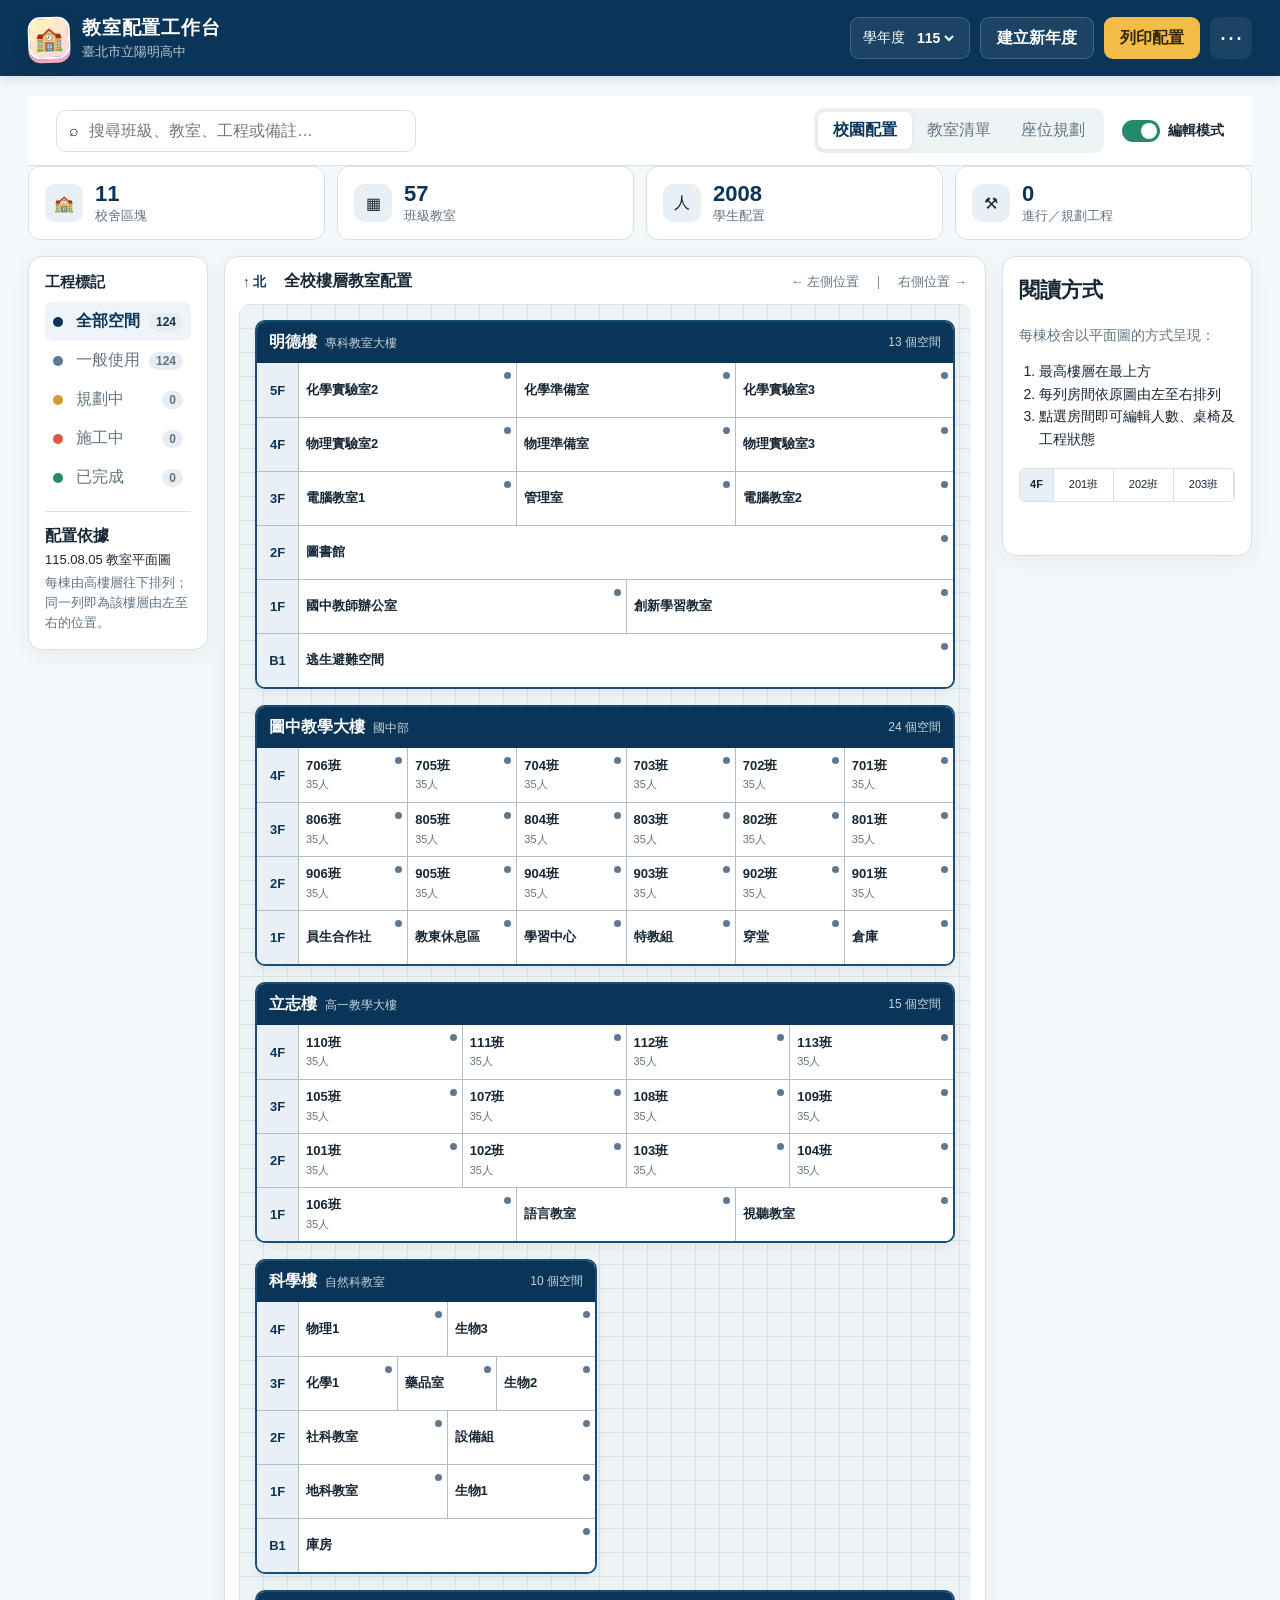
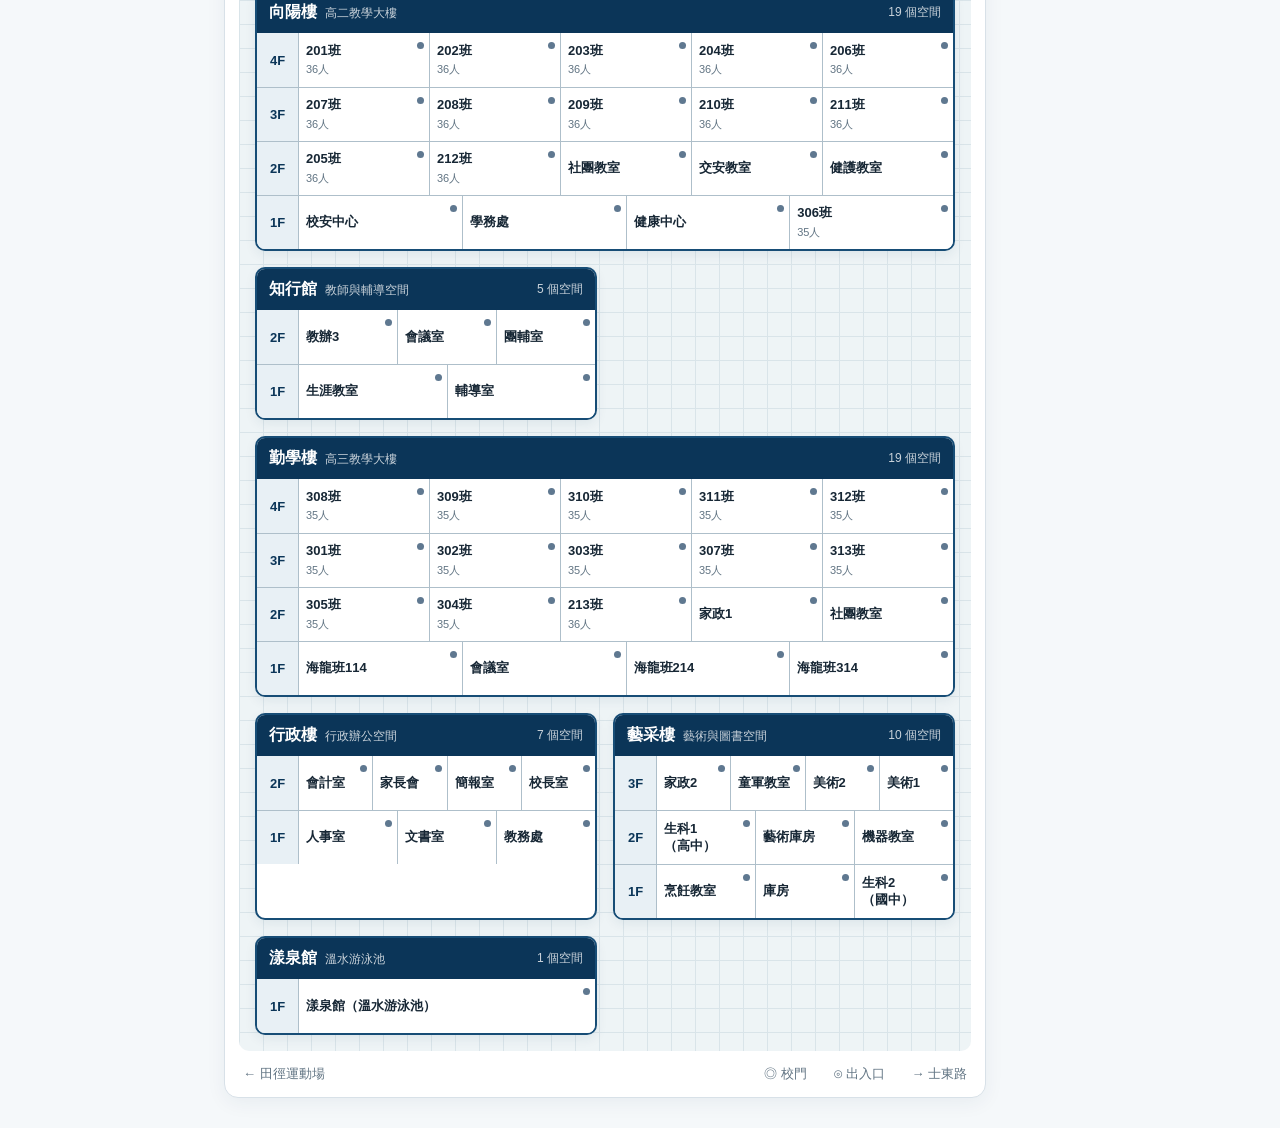
==== classroom-map/index.html @ f0050a4c "Add interactive classroom map platform" ====
<!doctype html>
<html lang="zh-Hant">
<head>
  <meta charset="UTF-8" />
  <meta name="viewport" content="width=device-width, initial-scale=1.0" />
  <meta name="description" content="臺北市立陽明高中年度教室配置、工程位置與座位規劃互動圖" />
  <title>陽明高中教室互動圖</title>
  <link rel="icon" type="image/svg+xml" href="data:image/svg+xml,%3Csvg xmlns='http://www.w3.org/2000/svg' viewBox='0 0 64 64'%3E%3Crect width='64' height='64' rx='14' fill='%230b3558'/%3E%3Cpath d='M10 27 32 15l22 12-22 12z' fill='%23f6c453'/%3E%3Cpath d='M18 34v11c8 6 20 6 28 0V34l-14 8z' fill='%23fff'/%3E%3C/svg%3E" />
  <link rel="stylesheet" href="styles.css" />
</head>
<body>
  <header class="topbar">
    <div class="brand"><span class="brand-mark cute-school" aria-hidden="true">🏫</span><div><strong>教室配置工作台</strong><small>臺北市立陽明高中</small></div></div>
    <div class="top-actions">
      <label class="year-field">學年度<select id="yearSelect"></select></label>
      <button id="newYearBtn" class="button secondary">建立新年度</button>
      <button id="printBtn" class="button primary">列印配置</button>
      <button id="moreBtn" class="icon-button" aria-label="資料選單">⋯</button>
      <div id="moreMenu" class="menu" hidden>
        <button id="exportBtn">匯出備份檔</button>
        <label class="menu-upload">匯入備份檔<input id="importInput" type="file" accept="application/json" /></label>
        <button id="resetBtn" class="danger-text">還原示範資料</button>
      </div>
    </div>
  </header>

  <main>
    <section class="toolbar" aria-label="檢視工具">
      <div class="search-wrap"><span>⌕</span><input id="searchInput" type="search" placeholder="搜尋班級、教室、工程或備註…" /></div>
      <div class="segmented" role="tablist">
        <button class="active" data-view="campus">校園配置</button>
        <button data-view="rooms">教室清單</button>
        <button data-view="seats">座位規劃</button>
      </div>
      <label class="toggle"><input id="editToggle" type="checkbox" checked /><span></span>編輯模式</label>
    </section>

    <section id="campusView" class="view active">
      <div class="summary-row" id="summaryRow"></div>
      <div class="workspace">
        <aside class="legend-panel">
          <h2>工程標記</h2>
          <button class="legend active" data-status="all"><i class="dot all"></i>全部空間 <b id="countAll">0</b></button>
          <button class="legend" data-status="normal"><i class="dot normal"></i>一般使用 <b id="countNormal">0</b></button>
          <button class="legend" data-status="planned"><i class="dot planned"></i>規劃中 <b id="countPlanned">0</b></button>
          <button class="legend" data-status="working"><i class="dot working"></i>施工中 <b id="countWorking">0</b></button>
          <button class="legend" data-status="done"><i class="dot done"></i>已完成 <b id="countDone">0</b></button>
          <div class="source-note"><strong>配置依據</strong><span>115.08.05 教室平面圖</span><small>每棟由高樓層往下排列；同一列即為該樓層由左至右的位置。</small></div>
        </aside>
        <div class="map-shell">
          <div class="map-head"><div><span class="north">↑ 北</span><strong>全校樓層教室配置</strong></div><span>← 左側位置　｜　右側位置 →</span></div>
          <div id="campusMap" class="campus-map" aria-label="校園建築配置"></div>
          <div class="map-footer"><span>← 田徑運動場</span><span>◎ 校門　　⊙ 出入口　　→ 士東路</span></div>
        </div>
        <aside id="buildingPanel" class="detail-panel floor-guide"><h2>閱讀方式</h2><p>每棟校舍以平面圖的方式呈現：</p><ol><li>最高樓層在最上方</li><li>每列房間依原圖由左至右排列</li><li>點選房間即可編輯人數、桌椅及工程狀態</li></ol><div class="guide-sample"><b>4F</b><span>201班</span><span>202班</span><span>203班</span></div></aside>
      </div>
    </section>

    <section id="roomsView" class="view">
      <div class="list-card">
        <div class="list-head"><div><h2>全部教室與空間</h2><p id="roomListCaption"></p></div><button id="addRoomBtn" class="button primary">新增空間</button></div>
        <div class="table-wrap"><table><thead><tr><th>校舍／樓層</th><th>空間名稱</th><th>班級</th><th>人數</th><th>工程狀態</th><th>備註</th></tr></thead><tbody id="roomsTable"></tbody></table></div>
      </div>
    </section>

    <section id="seatsView" class="view">
      <div class="seat-layout">
        <aside class="seat-side"><h2>班級座位規劃</h2><p>選擇班級後，可設定高二分組人數與桌椅排列。</p><label>班級<select id="seatRoomSelect"></select></label><label>每排座位<input id="seatColumns" type="number" min="2" max="10" value="6" /></label><div id="seatInputs"></div><button id="saveSeatBtn" class="button primary wide">儲存座位配置</button><div class="seat-legend"><span><i class="g1"></i>第1類</span><span><i class="g2"></i>第2類</span><span><i class="g3"></i>第3類</span><span><i class="other"></i>一般</span></div></aside>
        <div class="seat-card"><div class="seat-title"><div><span id="seatLocation"></span><h2 id="seatTitle">選擇班級</h2></div><div id="seatTotal" class="capacity"></div></div><div class="blackboard">黑板／講台</div><div id="seatGrid" class="seat-grid"></div></div>
      </div>
    </section>
  </main>

  <dialog id="roomDialog">
    <form id="roomForm" method="dialog">
      <div class="dialog-head"><div><small>空間資料</small><h2 id="dialogTitle">編輯教室</h2></div><button type="button" class="close" id="closeDialog" aria-label="關閉">×</button></div>
      <input type="hidden" id="roomId" />
      <div class="form-grid"><label>校舍<select id="roomBuilding" required></select></label><label>樓層<select id="roomFloor" required><option>1F</option><option>2F</option><option>3F</option><option>4F</option><option>5F</option><option>B1</option></select></label><label class="span-2">空間名稱<input id="roomName" required /></label><label>班級／用途<input id="roomClass" placeholder="例如：201班" /></label><label>學生人數<input id="roomStudents" type="number" min="0" max="80" /></label><label>工程狀態<select id="roomStatus"><option value="normal">一般使用</option><option value="planned">規劃中</option><option value="working">施工中</option><option value="done">已完成</option></select></label><label>桌椅數量<input id="roomDesks" type="number" min="0" max="100" /></label><label class="span-2">備註<textarea id="roomNote" rows="3" placeholder="工程內容、聯絡事項或空間限制"></textarea></label></div>
      <div class="dialog-actions"><button type="button" id="deleteRoomBtn" class="button danger">刪除</button><span></span><button type="button" id="cancelDialog" class="button secondary">取消</button><button type="submit" class="button primary">儲存變更</button></div>
    </form>
  </dialog>

  <dialog id="yearDialog">
    <form id="yearForm" method="dialog"><div class="dialog-head"><div><small>年度版本</small><h2>建立新學年度</h2></div><button type="button" class="close" data-close-year>×</button></div><label>學年度<input id="newYearName" required placeholder="例如：116" /></label><label class="check-row"><input id="copyYear" type="checkbox" checked />複製目前年度的配置再調整</label><div class="dialog-actions"><span></span><span></span><button type="button" class="button secondary" data-close-year>取消</button><button type="submit" class="button primary">建立年度</button></div></form>
  </dialog>
  <div id="toast" class="toast" role="status"></div>
  <script src="app.js"></script>
</body>
</html>
---- classroom-map/styles.css ----
:root{--navy:#0b3558;--navy2:#174d76;--ink:#172735;--muted:#617483;--line:#d8e1e8;--paper:#f5f8fa;--white:#fff;--gold:#f2bd46;--normal:#5f7890;--planned:#d39a28;--working:#d85843;--done:#238b6b;--shadow:0 12px 35px rgba(16,44,68,.12)}*{box-sizing:border-box}body{margin:0;background:var(--paper);color:var(--ink);font-family:"Noto Sans TC","PingFang TC","Microsoft JhengHei",sans-serif;font-size:16px}.topbar{height:76px;background:var(--navy);color:#fff;display:flex;align-items:center;justify-content:space-between;padding:0 28px;box-shadow:0 2px 12px #0002}.brand{display:flex;align-items:center;gap:12px}.brand-mark{display:grid;place-items:center;width:42px;height:42px;border:2px solid var(--gold);border-radius:12px;color:var(--gold);font-weight:900}.brand div{display:flex;flex-direction:column}.brand strong{font-size:19px;letter-spacing:.04em}.brand small{opacity:.72;margin-top:2px}.top-actions{display:flex;align-items:center;gap:10px;position:relative}.year-field{height:42px;background:#ffffff12;border:1px solid #ffffff2c;border-radius:9px;display:flex;align-items:center;padding:0 12px;gap:8px;font-size:14px}.year-field select{background:transparent;color:#fff;border:0;font:inherit;font-weight:700}.button,.icon-button,.segmented button,.legend,.menu button,.menu-upload{font:inherit;border:0;cursor:pointer}.button{min-height:42px;border-radius:9px;padding:0 16px;font-weight:700}.button.primary{background:var(--gold);color:#32260c}.button.secondary{background:#fff;color:var(--navy);border:1px solid var(--line)}.topbar .secondary{background:#ffffff12;color:#fff;border-color:#ffffff30}.button.danger{background:#fff1ee;color:#a43f2e}.icon-button{width:42px;height:42px;border-radius:9px;background:#ffffff12;color:#fff;font-size:24px}.menu{position:absolute;right:0;top:50px;width:185px;padding:7px;background:#fff;border:1px solid var(--line);border-radius:10px;box-shadow:var(--shadow);z-index:20;color:var(--ink)}.menu button,.menu-upload{display:block;width:100%;background:none;text-align:left;padding:10px;border-radius:7px;font-size:14px}.menu button:hover,.menu-upload:hover{background:var(--paper)}.menu-upload input{display:none}.danger-text{color:#a43f2e}.toolbar{min-height:68px;padding:12px 28px;background:#fff;border-bottom:1px solid var(--line);display:flex;align-items:center;gap:18px}.search-wrap{display:flex;align-items:center;gap:8px;border:1px solid var(--line);border-radius:10px;padding:0 12px;flex:0 1 360px;height:42px}.search-wrap input{border:0;outline:0;width:100%;font:inherit}.segmented{display:flex;background:#edf2f5;padding:4px;border-radius:10px;margin-left:auto}.segmented button{padding:8px 15px;border-radius:7px;background:transparent;color:var(--muted)}.segmented button.active{background:#fff;color:var(--navy);font-weight:700;box-shadow:0 1px 5px #17375118}.toggle{display:flex;align-items:center;gap:8px;font-size:14px;font-weight:700}.toggle input{position:absolute;opacity:0}.toggle span{width:38px;height:22px;border-radius:20px;background:#adb8c0;position:relative}.toggle span:after{content:"";position:absolute;width:16px;height:16px;background:white;border-radius:50%;left:3px;top:3px;transition:.2s}.toggle input:checked+span{background:var(--done)}.toggle input:checked+span:after{transform:translateX(16px)}main{padding:20px 28px 30px}.view{display:none}.view.active{display:block}.summary-row{display:grid;grid-template-columns:repeat(4,1fr);gap:12px;margin-bottom:16px}.summary{background:#fff;border:1px solid var(--line);border-radius:12px;padding:14px 16px;display:flex;align-items:center;gap:12px}.summary i{width:38px;height:38px;border-radius:10px;background:#e8f0f5;display:grid;place-items:center;font-style:normal}.summary strong{font-size:22px;color:var(--navy)}.summary span{display:block;color:var(--muted);font-size:13px}.workspace{display:grid;grid-template-columns:190px minmax(590px,1fr) 310px;gap:16px;align-items:start}.legend-panel,.detail-panel,.map-shell,.list-card,.seat-side,.seat-card{background:#fff;border:1px solid var(--line);border-radius:14px;box-shadow:0 5px 20px rgba(24,55,78,.06)}.legend-panel,.detail-panel{padding:16px}.legend-panel h2{font-size:15px;margin:0 0 10px}.legend{width:100%;display:grid;grid-template-columns:15px 1fr auto;gap:8px;align-items:center;text-align:left;padding:9px 8px;border-radius:7px;background:transparent;color:var(--muted)}.legend:hover,.legend.active{background:#eef4f7;color:var(--navy);font-weight:700}.legend b{font-size:12px;background:#e7edf1;border-radius:10px;padding:2px 7px}.dot{width:10px;height:10px;border-radius:50%;background:var(--normal)}.dot.all{background:var(--navy)}.dot.planned{background:var(--planned)}.dot.working{background:var(--working)}.dot.done{background:var(--done)}.source-note{border-top:1px solid var(--line);margin-top:14px;padding-top:14px;display:flex;flex-direction:column;gap:4px}.source-note span{font-size:13px}.source-note small{color:var(--muted);line-height:1.5}.map-shell{padding:14px;overflow:hidden}.map-head,.map-footer{display:flex;justify-content:space-between;align-items:center;color:var(--muted);font-size:13px}.map-head{padding:0 4px 12px}.map-head div{display:flex;gap:18px;align-items:center}.map-head strong{color:var(--ink);font-size:16px}.north{color:var(--navy);font-weight:800}.map-footer{padding:10px 4px 0}.campus-map{position:relative;min-height:590px;background-color:#eef4f6;background-image:linear-gradient(#d9e4e9 1px,transparent 1px),linear-gradient(90deg,#d9e4e9 1px,transparent 1px);background-size:28px 28px;border-radius:10px;overflow:hidden}.campus-map:after{content:"中庭休憩區";position:absolute;left:39%;top:44%;color:#87a0ad;font-weight:800;letter-spacing:.16em}.building{position:absolute;border:2px solid var(--navy2);background:#fff;border-radius:8px;color:var(--navy);padding:9px;cursor:pointer;text-align:left;box-shadow:0 4px 12px #13395512;transition:transform .16s,box-shadow .16s}.building:hover,.building.selected{transform:translateY(-2px);box-shadow:0 10px 18px #13395522}.building.selected{outline:4px solid #f2bd4645}.building.filtered{opacity:.22}.building .building-top{display:flex;align-items:start;justify-content:space-between;gap:5px}.building strong{font-size:14px}.building small{display:block;color:var(--muted);margin-top:2px}.floor-strips{display:flex;gap:3px;margin-top:9px;flex-wrap:wrap}.floor-strips span{font-size:10px;padding:2px 5px;border-radius:4px;background:#e8f0f5;color:var(--navy);font-weight:700}.status-pin{width:9px;height:9px;border-radius:50%;background:var(--normal);flex:none;margin-top:4px}.status-pin.planned{background:var(--planned)}.status-pin.working{background:var(--working)}.status-pin.done{background:var(--done)}.b-mingde{left:31%;top:3%;width:42%;height:14%}.b-junior{left:3%;top:23%;width:37%;height:16%}.b-senior1{left:43%;top:23%;width:33%;height:16%}.b-science{left:78%;top:23%;width:19%;height:27%}.b-senior2{left:46%;top:50%;width:38%;height:17%}.b-zhixing{left:8%;top:54%;width:25%;height:18%}.b-senior3{left:56%;top:72%;width:40%;height:18%}.b-admin{left:37%;top:72%;width:16%;height:18%}.b-yicai{left:6%;top:77%;width:27%;height:19%}.b-gym{left:5%;top:3%;width:22%;height:14%;border-color:#708592}.b-garden{left:36%;top:50%;width:8%;height:17%;border-style:dashed;border-color:#9badb7;background:#f8fbfc}.detail-panel{min-height:300px;max-height:680px;overflow:auto}.detail-empty{display:grid;place-items:center;min-height:270px;text-align:center;color:var(--muted)}.detail-empty b{font-size:28px;color:#9aadb8}.detail-head{display:flex;justify-content:space-between;gap:8px}.detail-head h2{font-size:20px;margin:4px 0}.detail-head p{margin:0;color:var(--muted);font-size:13px}.close-panel{background:none;border:0;font-size:22px;cursor:pointer;color:var(--muted)}.floor-tabs{display:flex;gap:5px;margin:16px 0 10px;flex-wrap:wrap}.floor-tabs button{border:1px solid var(--line);background:#fff;border-radius:6px;padding:5px 9px;cursor:pointer}.floor-tabs button.active{background:var(--navy);color:white;border-color:var(--navy)}.room-card{border:1px solid var(--line);border-left:4px solid var(--normal);border-radius:8px;padding:10px;margin-top:8px;cursor:pointer}.room-card.planned{border-left-color:var(--planned)}.room-card.working{border-left-color:var(--working)}.room-card.done{border-left-color:var(--done)}.room-card:hover{background:#f7fafb}.room-card header{display:flex;justify-content:space-between;gap:8px}.room-card strong{font-size:14px}.room-card em{font-style:normal;font-size:11px;color:var(--muted)}.room-card p{font-size:12px;color:var(--muted);margin:5px 0 0}.room-meta{display:flex;gap:9px;margin-top:7px;font-size:11px;color:#49606f}.add-inline{width:100%;margin-top:12px}.list-card{padding:20px}.list-head{display:flex;justify-content:space-between;align-items:center;margin-bottom:15px}.list-head h2{margin:0;font-size:20px}.list-head p{margin:3px 0 0;color:var(--muted);font-size:13px}.table-wrap{overflow:auto}table{width:100%;border-collapse:collapse}th{text-align:left;color:var(--muted);font-size:12px;border-bottom:1px solid var(--line);padding:10px}td{border-bottom:1px solid #e8eef2;padding:11px 10px;font-size:14px;cursor:pointer}tbody tr:hover{background:#f4f8fa}.status-label{display:inline-flex;align-items:center;gap:6px;font-size:12px}.seat-layout{display:grid;grid-template-columns:280px 1fr;gap:16px}.seat-side,.seat-card{padding:20px}.seat-side h2{margin:0}.seat-side p{color:var(--muted);font-size:14px;line-height:1.55}.seat-side label{display:flex;flex-direction:column;gap:5px;margin:14px 0;font-size:13px;font-weight:700}.seat-side select,.seat-side input{height:40px;border:1px solid var(--line);border-radius:8px;padding:0 10px;font:inherit}.wide{width:100%}.seat-legend{display:grid;grid-template-columns:1fr 1fr;gap:8px;margin-top:18px;font-size:12px;color:var(--muted)}.seat-legend i{display:inline-block;width:11px;height:11px;border-radius:3px;margin-right:5px}.g1{background:#9cc7e4}.g2{background:#f1c976}.g3{background:#dfa4a4}.other{background:#b8c9d3}.seat-title{display:flex;justify-content:space-between}.seat-title span{color:var(--muted);font-size:13px}.seat-title h2{margin:4px 0 12px}.capacity{font-weight:800;color:var(--navy)}.blackboard{max-width:520px;margin:10px auto 35px;background:var(--navy);color:white;text-align:center;padding:8px;border-radius:5px;font-size:13px}.seat-grid{display:grid;gap:12px;justify-content:center}.desk{width:62px;height:48px;border-radius:7px;display:grid;place-items:center;background:#b8c9d3;border-bottom:4px solid #8da5b3;font-weight:800;color:#274254}.desk.g1{background:#b8daf0;border-color:#82b5d8}.desk.g2{background:#f6dfa8;border-color:#d8ae4c}.desk.g3{background:#edc2c2;border-color:#cf8989}dialog{border:0;border-radius:14px;padding:0;width:min(620px,92vw);box-shadow:0 22px 80px #0a243b55}dialog::backdrop{background:#09253a88}dialog form{padding:22px}.dialog-head{display:flex;justify-content:space-between;align-items:start;margin-bottom:18px}.dialog-head small{color:var(--muted)}.dialog-head h2{margin:3px 0}.close{border:0;background:#eef3f5;width:34px;height:34px;border-radius:8px;font-size:22px;cursor:pointer}.form-grid{display:grid;grid-template-columns:1fr 1fr;gap:13px}.form-grid label,#yearForm>label{display:flex;flex-direction:column;gap:5px;font-size:13px;font-weight:700}.form-grid input,.form-grid select,.form-grid textarea,#yearForm>label input{border:1px solid var(--line);border-radius:8px;padding:9px;font:inherit}.span-2{grid-column:span 2}.dialog-actions{display:grid;grid-template-columns:auto 1fr auto auto;gap:8px;margin-top:20px}.check-row{flex-direction:row!important;align-items:center;margin-top:15px;font-weight:500!important}.toast{position:fixed;left:50%;bottom:25px;transform:translate(-50%,20px);background:#153852;color:white;padding:11px 18px;border-radius:8px;opacity:0;pointer-events:none;transition:.2s;z-index:100}.toast.show{opacity:1;transform:translate(-50%,0)}@media(max-width:1100px){.workspace{grid-template-columns:170px 1fr}.detail-panel{grid-column:1/-1}.campus-map{min-height:620px}}@media(max-width:760px){.topbar{height:auto;padding:12px 16px;align-items:flex-start}.top-actions{flex-wrap:wrap;justify-content:flex-end}.brand small,.topbar .secondary{display:none}.toolbar{padding:10px 14px;flex-wrap:wrap}.search-wrap{order:2;flex-basis:100%}.segmented{margin-left:0}.toggle{margin-left:auto}main{padding:14px}.summary-row{grid-template-columns:1fr 1fr}.workspace{display:block}.legend-panel{margin-bottom:12px}.map-shell{overflow:auto}.campus-map{min-width:650px}.detail-panel{margin-top:12px}.seat-layout{grid-template-columns:1fr}.form-grid{grid-template-columns:1fr}.span-2{grid-column:auto}}@media print{body{background:white}.topbar,.toolbar,.legend-panel,.detail-panel,.map-head span:last-child,.map-footer span:first-child{display:none!important}main{padding:0}.view{display:none!important}#campusView{display:block!important}.summary-row{grid-template-columns:repeat(4,1fr);margin-bottom:8px}.summary{box-shadow:none;padding:8px}.workspace{display:block}.map-shell{box-shadow:none;border:0;padding:0}.campus-map{min-height:720px;-webkit-print-color-adjust:exact;print-color-adjust:exact}.map-head{display:flex}.map-footer{justify-content:center}@page{size:A4 landscape;margin:10mm}}
.b-garden{left:35%;width:10%}.b-garden small,.b-garden .floor-strips{display:none}.b-garden strong{font-size:12px}
.campus-map{position:static;min-height:0;padding:16px;display:grid;grid-template-columns:repeat(2,minmax(0,1fr));gap:16px;background-size:24px 24px;overflow:visible}.campus-map:after{display:none}.floor-building{position:static;background:#fff;border:2px solid var(--navy2);border-radius:10px;padding:0;overflow:hidden;box-shadow:0 4px 12px #13395512}.floor-building.filtered{opacity:.22}.floor-building>header{display:flex;justify-content:space-between;align-items:center;padding:10px 12px;background:var(--navy);color:#fff}.floor-building>header div{display:flex;align-items:baseline;gap:8px}.floor-building>header strong{font-size:16px}.floor-building>header span,.floor-building>header small{font-size:12px;opacity:.78}.floor-stack{display:flex;flex-direction:column}.floor-row{display:grid;grid-template-columns:42px minmax(0,1fr);min-height:54px;border-top:1px solid #aebfca}.floor-row:first-child{border-top:0}.floor-row>b{display:grid;place-items:center;background:#e8f0f5;color:var(--navy);font-size:13px;border-right:1px solid #aebfca}.floor-rooms{display:flex;min-width:0}.plan-room{position:relative;flex:1;min-width:0;min-height:53px;padding:7px 16px 7px 7px;border:0;border-right:1px solid #aebfca;background:#fff;color:var(--ink);font:inherit;cursor:pointer;display:flex;flex-direction:column;justify-content:center;align-items:flex-start}.plan-room:last-child{border-right:0}.plan-room:hover{background:#eaf4f9;box-shadow:inset 0 0 0 2px var(--gold)}.plan-room strong{font-size:13px;line-height:1.25;text-align:left;word-break:keep-all}.plan-room small{font-size:11px;color:var(--muted);margin-top:3px}.plan-room .status-pin{position:absolute;right:5px;top:5px;width:7px;height:7px}.plan-room.planned{background:#fff9e9}.plan-room.working{background:#fff0ed}.plan-room.done{background:#edf8f4}.plan-room.dimmed{opacity:.15}.empty-floor{padding:15px;color:var(--muted);font-size:12px}.fb-mingde,.fb-junior,.fb-senior1,.fb-senior2,.fb-senior3{grid-column:span 2}.floor-guide{font-size:14px;line-height:1.6}.floor-guide h2{margin-top:0}.floor-guide p{color:var(--muted)}.floor-guide ol{padding-left:20px}.guide-sample{display:grid;grid-template-columns:34px repeat(3,1fr);margin-top:18px;border:1px solid var(--line);border-radius:6px;overflow:hidden}.guide-sample>*{padding:7px 4px;border-right:1px solid var(--line);font-size:11px;text-align:center}.guide-sample b{background:#e8f0f5}.map-footer{padding-top:14px}.workspace{grid-template-columns:180px minmax(720px,1fr) 250px}.map-shell{overflow:auto}@media(max-width:1250px){.workspace{grid-template-columns:170px minmax(680px,1fr)}.floor-guide{grid-column:1/-1}}@media(max-width:760px){.campus-map{min-width:760px;display:block}.floor-building{margin-bottom:14px}.map-shell{overflow-x:auto}.floor-guide{display:none}.plan-room strong{font-size:12px}}@media print{.campus-map{display:grid;grid-template-columns:repeat(2,1fr);padding:6px;gap:7px}.floor-building{break-inside:avoid;box-shadow:none}.floor-building>header{padding:5px 8px}.floor-row{min-height:31px}.plan-room{min-height:30px;padding:3px 10px 3px 4px}.plan-room strong{font-size:9px}.plan-room small{font-size:8px}.fb-mingde,.fb-junior,.fb-senior1,.fb-senior2,.fb-senior3{grid-column:span 1}.summary-row{display:none}.map-footer{padding-top:4px}}
.cute-school{background:linear-gradient(145deg,#fff6b7,#ffd3e4);border-color:#fff;color:#fff;font-size:23px;box-shadow:0 4px 0 #f1a6bd,0 7px 16px #061e342d;transform:rotate(-2deg)}
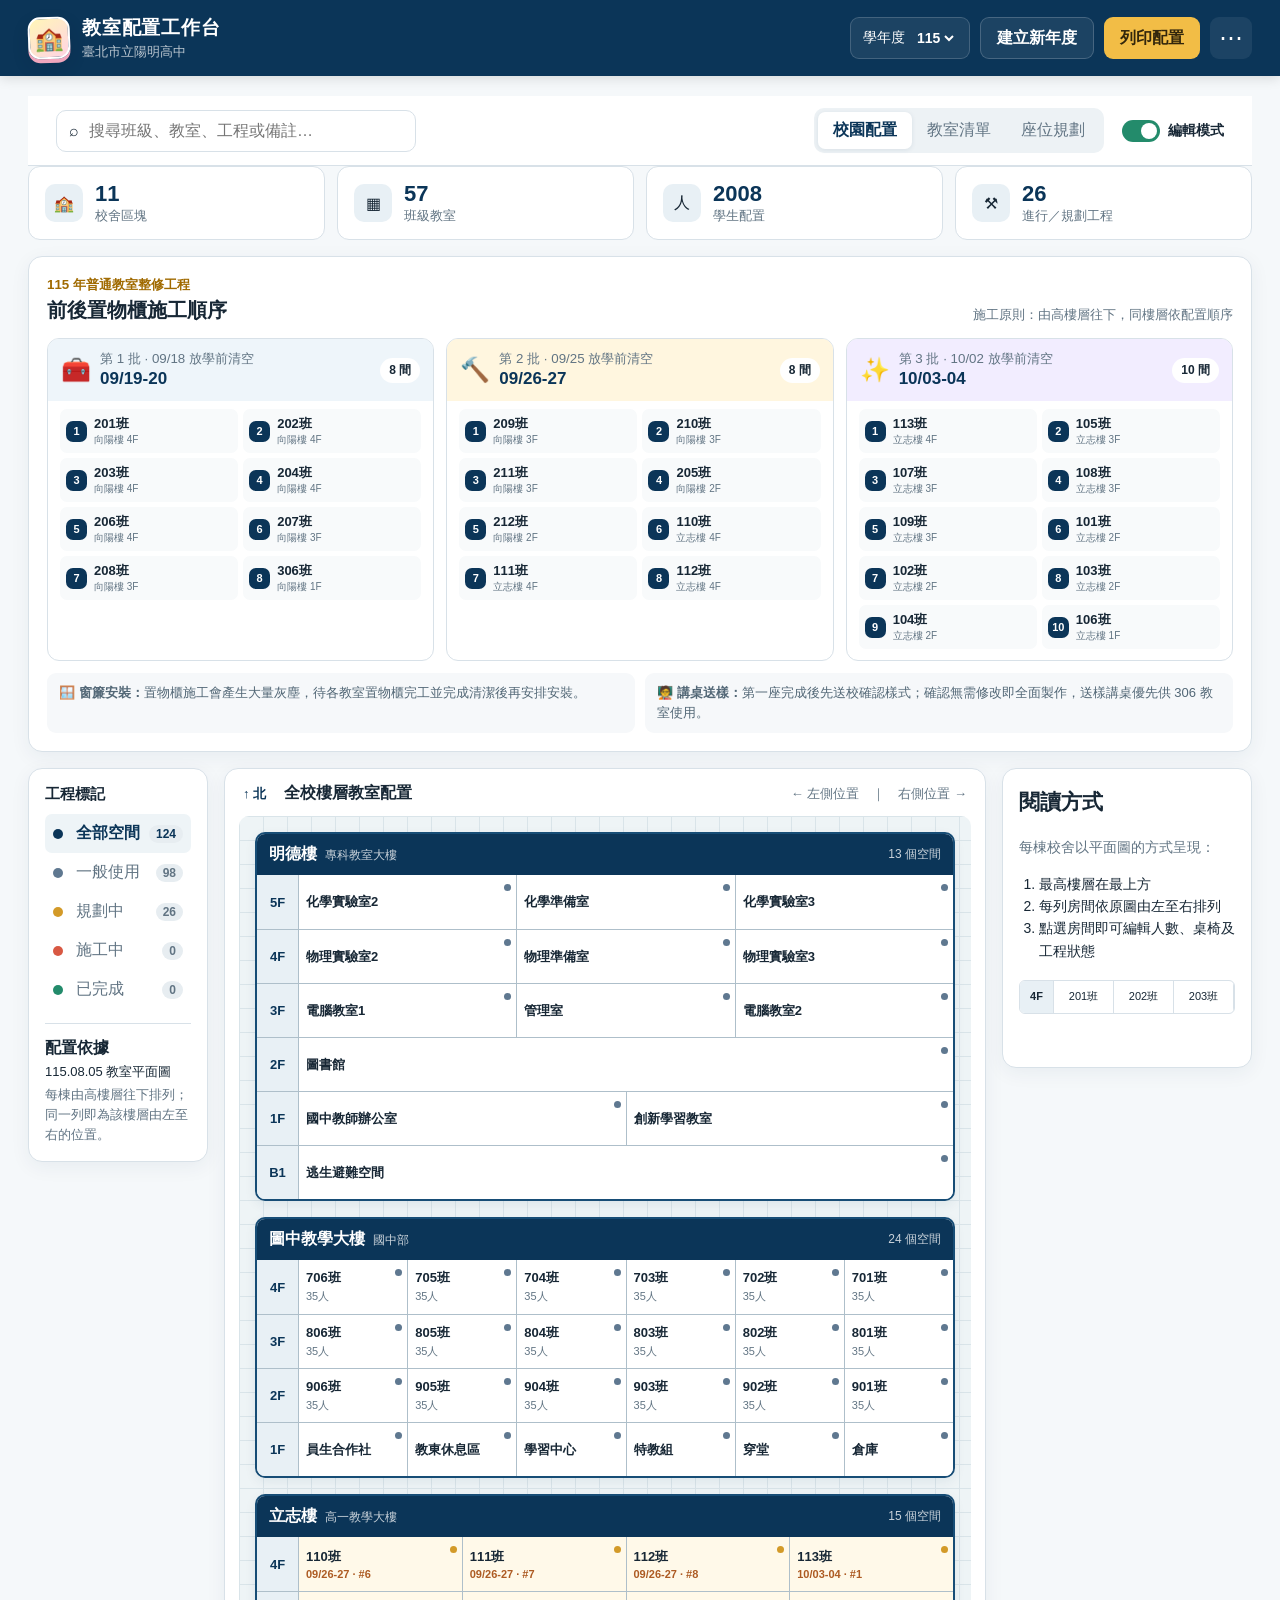
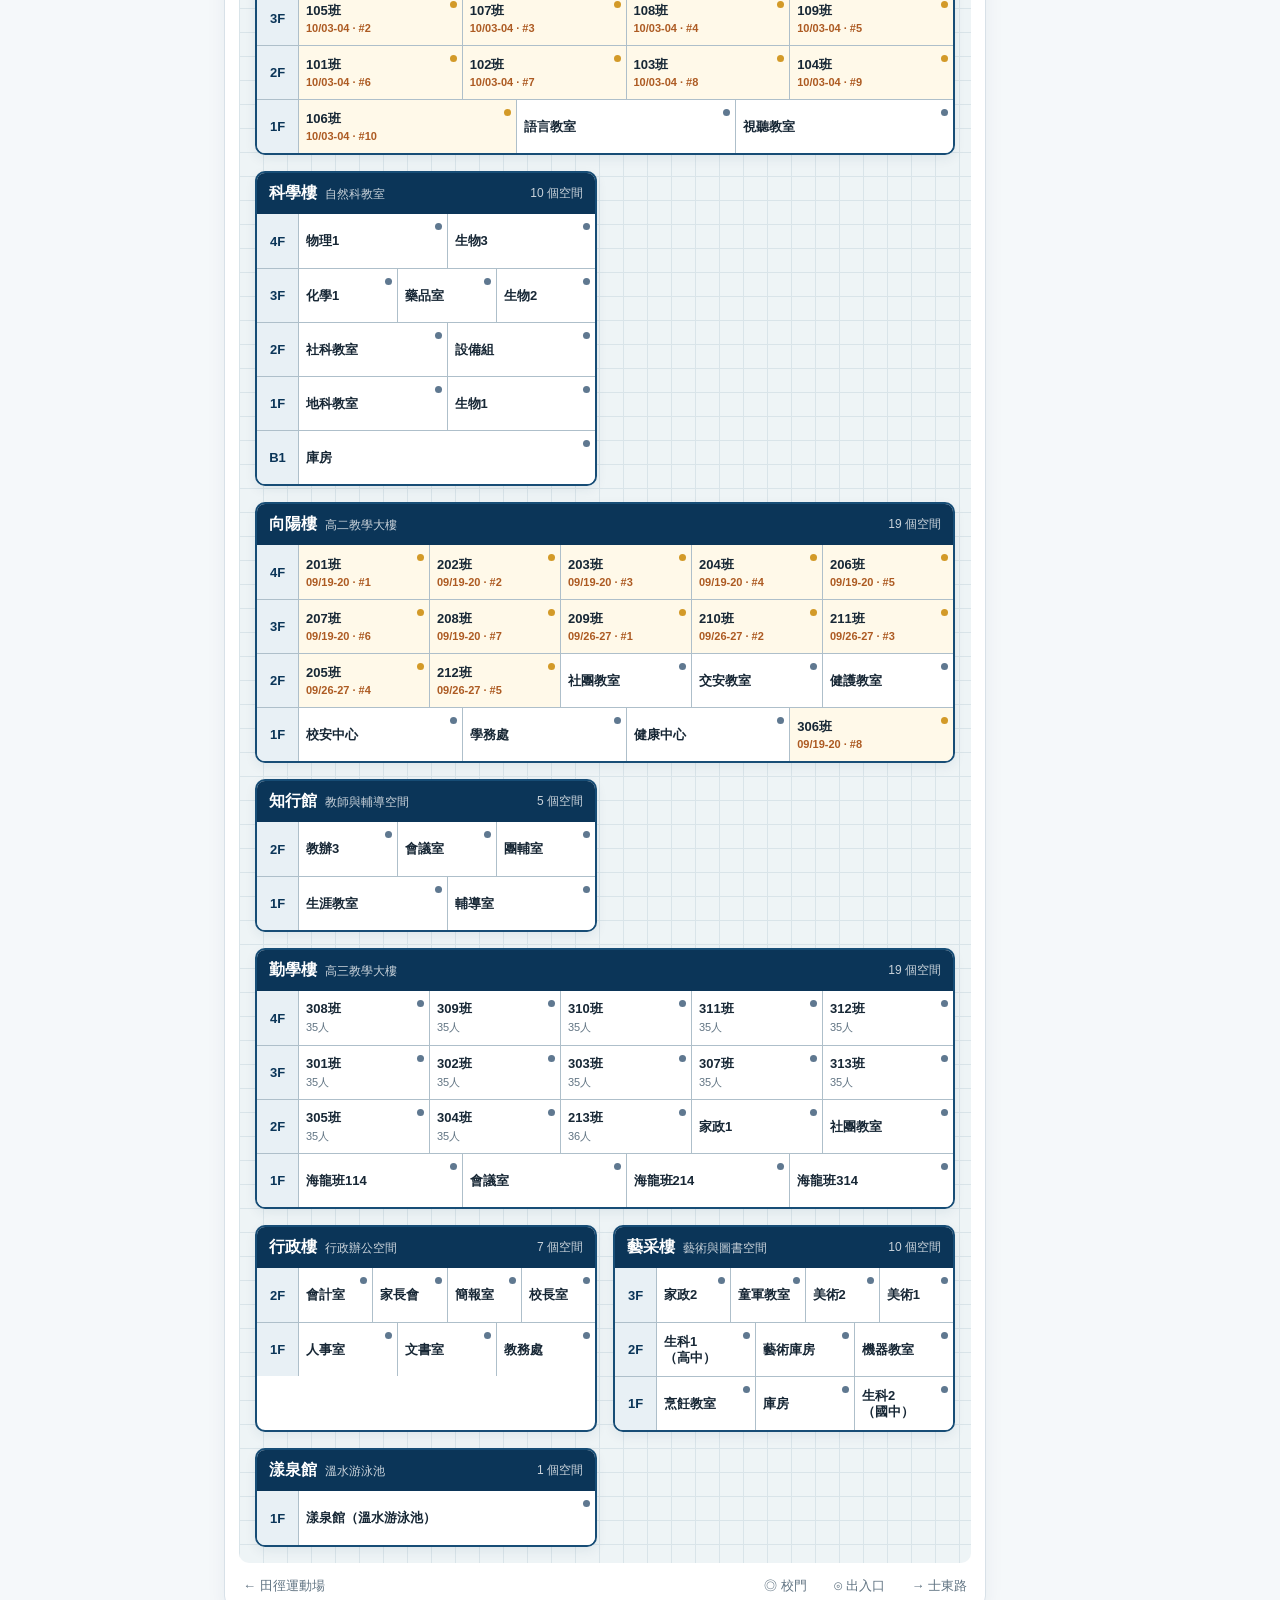
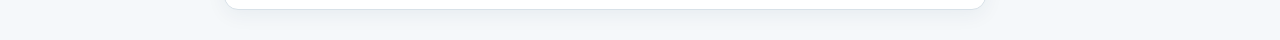
==== commit 7427ef35: "Add cabinet construction sequence to classroom map" ====
--- a/classroom-map/index.html
+++ b/classroom-map/index.html
@@ -37,6 +37,11 @@
 
     <section id="campusView" class="view active">
       <div class="summary-row" id="summaryRow"></div>
+      <section class="construction-schedule" aria-labelledby="scheduleTitle">
+        <div class="schedule-heading"><div><small>115 年普通教室整修工程</small><h2 id="scheduleTitle">前後置物櫃施工順序</h2></div><span>施工原則：由高樓層往下，同樓層依配置順序</span></div>
+        <div id="scheduleBoard" class="schedule-board"></div>
+        <div class="schedule-notes"><p>🪟 <strong>窗簾安裝：</strong>置物櫃施工會產生大量灰塵，待各教室置物櫃完工並完成清潔後再安排安裝。</p><p>🧑‍🏫 <strong>講桌送樣：</strong>第一座完成後先送校確認樣式；確認無需修改即全面製作，送樣講桌優先供 306 教室使用。</p></div>
+      </section>
       <div class="workspace">
         <aside class="legend-panel">
           <h2>工程標記</h2>
@@ -75,7 +80,7 @@
     <form id="roomForm" method="dialog">
       <div class="dialog-head"><div><small>空間資料</small><h2 id="dialogTitle">編輯教室</h2></div><button type="button" class="close" id="closeDialog" aria-label="關閉">×</button></div>
       <input type="hidden" id="roomId" />
-      <div class="form-grid"><label>校舍<select id="roomBuilding" required></select></label><label>樓層<select id="roomFloor" required><option>1F</option><option>2F</option><option>3F</option><option>4F</option><option>5F</option><option>B1</option></select></label><label class="span-2">空間名稱<input id="roomName" required /></label><label>班級／用途<input id="roomClass" placeholder="例如：201班" /></label><label>學生人數<input id="roomStudents" type="number" min="0" max="80" /></label><label>工程狀態<select id="roomStatus"><option value="normal">一般使用</option><option value="planned">規劃中</option><option value="working">施工中</option><option value="done">已完成</option></select></label><label>桌椅數量<input id="roomDesks" type="number" min="0" max="100" /></label><label class="span-2">備註<textarea id="roomNote" rows="3" placeholder="工程內容、聯絡事項或空間限制"></textarea></label></div>
+      <div class="form-grid"><label>校舍<select id="roomBuilding" required></select></label><label>樓層<select id="roomFloor" required><option>1F</option><option>2F</option><option>3F</option><option>4F</option><option>5F</option><option>B1</option></select></label><label class="span-2">空間名稱<input id="roomName" required /></label><label>班級／用途<input id="roomClass" placeholder="例如：201班" /></label><label>學生人數<input id="roomStudents" type="number" min="0" max="80" /></label><label>工程狀態<select id="roomStatus"><option value="normal">一般使用</option><option value="planned">規劃中</option><option value="working">施工中</option><option value="done">已完成</option></select></label><label>桌椅數量<input id="roomDesks" type="number" min="0" max="100" /></label><label>櫃子施工批次<input id="roomConstructionDate" placeholder="例如：09/19-20" /></label><label>批次內順序<input id="roomConstructionOrder" type="number" min="1" max="30" /></label><label class="span-2">備註<textarea id="roomNote" rows="3" placeholder="工程內容、聯絡事項或空間限制"></textarea></label></div>
       <div class="dialog-actions"><button type="button" id="deleteRoomBtn" class="button danger">刪除</button><span></span><button type="button" id="cancelDialog" class="button secondary">取消</button><button type="submit" class="button primary">儲存變更</button></div>
     </form>
   </dialog>
--- a/classroom-map/styles.css
+++ b/classroom-map/styles.css
@@ -1,4 +1,5 @@
 :root{--navy:#0b3558;--navy2:#174d76;--ink:#172735;--muted:#617483;--line:#d8e1e8;--paper:#f5f8fa;--white:#fff;--gold:#f2bd46;--normal:#5f7890;--planned:#d39a28;--working:#d85843;--done:#238b6b;--shadow:0 12px 35px rgba(16,44,68,.12)}*{box-sizing:border-box}body{margin:0;background:var(--paper);color:var(--ink);font-family:"Noto Sans TC","PingFang TC","Microsoft JhengHei",sans-serif;font-size:16px}.topbar{height:76px;background:var(--navy);color:#fff;display:flex;align-items:center;justify-content:space-between;padding:0 28px;box-shadow:0 2px 12px #0002}.brand{display:flex;align-items:center;gap:12px}.brand-mark{display:grid;place-items:center;width:42px;height:42px;border:2px solid var(--gold);border-radius:12px;color:var(--gold);font-weight:900}.brand div{display:flex;flex-direction:column}.brand strong{font-size:19px;letter-spacing:.04em}.brand small{opacity:.72;margin-top:2px}.top-actions{display:flex;align-items:center;gap:10px;position:relative}.year-field{height:42px;background:#ffffff12;border:1px solid #ffffff2c;border-radius:9px;display:flex;align-items:center;padding:0 12px;gap:8px;font-size:14px}.year-field select{background:transparent;color:#fff;border:0;font:inherit;font-weight:700}.button,.icon-button,.segmented button,.legend,.menu button,.menu-upload{font:inherit;border:0;cursor:pointer}.button{min-height:42px;border-radius:9px;padding:0 16px;font-weight:700}.button.primary{background:var(--gold);color:#32260c}.button.secondary{background:#fff;color:var(--navy);border:1px solid var(--line)}.topbar .secondary{background:#ffffff12;color:#fff;border-color:#ffffff30}.button.danger{background:#fff1ee;color:#a43f2e}.icon-button{width:42px;height:42px;border-radius:9px;background:#ffffff12;color:#fff;font-size:24px}.menu{position:absolute;right:0;top:50px;width:185px;padding:7px;background:#fff;border:1px solid var(--line);border-radius:10px;box-shadow:var(--shadow);z-index:20;color:var(--ink)}.menu button,.menu-upload{display:block;width:100%;background:none;text-align:left;padding:10px;border-radius:7px;font-size:14px}.menu button:hover,.menu-upload:hover{background:var(--paper)}.menu-upload input{display:none}.danger-text{color:#a43f2e}.toolbar{min-height:68px;padding:12px 28px;background:#fff;border-bottom:1px solid var(--line);display:flex;align-items:center;gap:18px}.search-wrap{display:flex;align-items:center;gap:8px;border:1px solid var(--line);border-radius:10px;padding:0 12px;flex:0 1 360px;height:42px}.search-wrap input{border:0;outline:0;width:100%;font:inherit}.segmented{display:flex;background:#edf2f5;padding:4px;border-radius:10px;margin-left:auto}.segmented button{padding:8px 15px;border-radius:7px;background:transparent;color:var(--muted)}.segmented button.active{background:#fff;color:var(--navy);font-weight:700;box-shadow:0 1px 5px #17375118}.toggle{display:flex;align-items:center;gap:8px;font-size:14px;font-weight:700}.toggle input{position:absolute;opacity:0}.toggle span{width:38px;height:22px;border-radius:20px;background:#adb8c0;position:relative}.toggle span:after{content:"";position:absolute;width:16px;height:16px;background:white;border-radius:50%;left:3px;top:3px;transition:.2s}.toggle input:checked+span{background:var(--done)}.toggle input:checked+span:after{transform:translateX(16px)}main{padding:20px 28px 30px}.view{display:none}.view.active{display:block}.summary-row{display:grid;grid-template-columns:repeat(4,1fr);gap:12px;margin-bottom:16px}.summary{background:#fff;border:1px solid var(--line);border-radius:12px;padding:14px 16px;display:flex;align-items:center;gap:12px}.summary i{width:38px;height:38px;border-radius:10px;background:#e8f0f5;display:grid;place-items:center;font-style:normal}.summary strong{font-size:22px;color:var(--navy)}.summary span{display:block;color:var(--muted);font-size:13px}.workspace{display:grid;grid-template-columns:190px minmax(590px,1fr) 310px;gap:16px;align-items:start}.legend-panel,.detail-panel,.map-shell,.list-card,.seat-side,.seat-card{background:#fff;border:1px solid var(--line);border-radius:14px;box-shadow:0 5px 20px rgba(24,55,78,.06)}.legend-panel,.detail-panel{padding:16px}.legend-panel h2{font-size:15px;margin:0 0 10px}.legend{width:100%;display:grid;grid-template-columns:15px 1fr auto;gap:8px;align-items:center;text-align:left;padding:9px 8px;border-radius:7px;background:transparent;color:var(--muted)}.legend:hover,.legend.active{background:#eef4f7;color:var(--navy);font-weight:700}.legend b{font-size:12px;background:#e7edf1;border-radius:10px;padding:2px 7px}.dot{width:10px;height:10px;border-radius:50%;background:var(--normal)}.dot.all{background:var(--navy)}.dot.planned{background:var(--planned)}.dot.working{background:var(--working)}.dot.done{background:var(--done)}.source-note{border-top:1px solid var(--line);margin-top:14px;padding-top:14px;display:flex;flex-direction:column;gap:4px}.source-note span{font-size:13px}.source-note small{color:var(--muted);line-height:1.5}.map-shell{padding:14px;overflow:hidden}.map-head,.map-footer{display:flex;justify-content:space-between;align-items:center;color:var(--muted);font-size:13px}.map-head{padding:0 4px 12px}.map-head div{display:flex;gap:18px;align-items:center}.map-head strong{color:var(--ink);font-size:16px}.north{color:var(--navy);font-weight:800}.map-footer{padding:10px 4px 0}.campus-map{position:relative;min-height:590px;background-color:#eef4f6;background-image:linear-gradient(#d9e4e9 1px,transparent 1px),linear-gradient(90deg,#d9e4e9 1px,transparent 1px);background-size:28px 28px;border-radius:10px;overflow:hidden}.campus-map:after{content:"中庭休憩區";position:absolute;left:39%;top:44%;color:#87a0ad;font-weight:800;letter-spacing:.16em}.building{position:absolute;border:2px solid var(--navy2);background:#fff;border-radius:8px;color:var(--navy);padding:9px;cursor:pointer;text-align:left;box-shadow:0 4px 12px #13395512;transition:transform .16s,box-shadow .16s}.building:hover,.building.selected{transform:translateY(-2px);box-shadow:0 10px 18px #13395522}.building.selected{outline:4px solid #f2bd4645}.building.filtered{opacity:.22}.building .building-top{display:flex;align-items:start;justify-content:space-between;gap:5px}.building strong{font-size:14px}.building small{display:block;color:var(--muted);margin-top:2px}.floor-strips{display:flex;gap:3px;margin-top:9px;flex-wrap:wrap}.floor-strips span{font-size:10px;padding:2px 5px;border-radius:4px;background:#e8f0f5;color:var(--navy);font-weight:700}.status-pin{width:9px;height:9px;border-radius:50%;background:var(--normal);flex:none;margin-top:4px}.status-pin.planned{background:var(--planned)}.status-pin.working{background:var(--working)}.status-pin.done{background:var(--done)}.b-mingde{left:31%;top:3%;width:42%;height:14%}.b-junior{left:3%;top:23%;width:37%;height:16%}.b-senior1{left:43%;top:23%;width:33%;height:16%}.b-science{left:78%;top:23%;width:19%;height:27%}.b-senior2{left:46%;top:50%;width:38%;height:17%}.b-zhixing{left:8%;top:54%;width:25%;height:18%}.b-senior3{left:56%;top:72%;width:40%;height:18%}.b-admin{left:37%;top:72%;width:16%;height:18%}.b-yicai{left:6%;top:77%;width:27%;height:19%}.b-gym{left:5%;top:3%;width:22%;height:14%;border-color:#708592}.b-garden{left:36%;top:50%;width:8%;height:17%;border-style:dashed;border-color:#9badb7;background:#f8fbfc}.detail-panel{min-height:300px;max-height:680px;overflow:auto}.detail-empty{display:grid;place-items:center;min-height:270px;text-align:center;color:var(--muted)}.detail-empty b{font-size:28px;color:#9aadb8}.detail-head{display:flex;justify-content:space-between;gap:8px}.detail-head h2{font-size:20px;margin:4px 0}.detail-head p{margin:0;color:var(--muted);font-size:13px}.close-panel{background:none;border:0;font-size:22px;cursor:pointer;color:var(--muted)}.floor-tabs{display:flex;gap:5px;margin:16px 0 10px;flex-wrap:wrap}.floor-tabs button{border:1px solid var(--line);background:#fff;border-radius:6px;padding:5px 9px;cursor:pointer}.floor-tabs button.active{background:var(--navy);color:white;border-color:var(--navy)}.room-card{border:1px solid var(--line);border-left:4px solid var(--normal);border-radius:8px;padding:10px;margin-top:8px;cursor:pointer}.room-card.planned{border-left-color:var(--planned)}.room-card.working{border-left-color:var(--working)}.room-card.done{border-left-color:var(--done)}.room-card:hover{background:#f7fafb}.room-card header{display:flex;justify-content:space-between;gap:8px}.room-card strong{font-size:14px}.room-card em{font-style:normal;font-size:11px;color:var(--muted)}.room-card p{font-size:12px;color:var(--muted);margin:5px 0 0}.room-meta{display:flex;gap:9px;margin-top:7px;font-size:11px;color:#49606f}.add-inline{width:100%;margin-top:12px}.list-card{padding:20px}.list-head{display:flex;justify-content:space-between;align-items:center;margin-bottom:15px}.list-head h2{margin:0;font-size:20px}.list-head p{margin:3px 0 0;color:var(--muted);font-size:13px}.table-wrap{overflow:auto}table{width:100%;border-collapse:collapse}th{text-align:left;color:var(--muted);font-size:12px;border-bottom:1px solid var(--line);padding:10px}td{border-bottom:1px solid #e8eef2;padding:11px 10px;font-size:14px;cursor:pointer}tbody tr:hover{background:#f4f8fa}.status-label{display:inline-flex;align-items:center;gap:6px;font-size:12px}.seat-layout{display:grid;grid-template-columns:280px 1fr;gap:16px}.seat-side,.seat-card{padding:20px}.seat-side h2{margin:0}.seat-side p{color:var(--muted);font-size:14px;line-height:1.55}.seat-side label{display:flex;flex-direction:column;gap:5px;margin:14px 0;font-size:13px;font-weight:700}.seat-side select,.seat-side input{height:40px;border:1px solid var(--line);border-radius:8px;padding:0 10px;font:inherit}.wide{width:100%}.seat-legend{display:grid;grid-template-columns:1fr 1fr;gap:8px;margin-top:18px;font-size:12px;color:var(--muted)}.seat-legend i{display:inline-block;width:11px;height:11px;border-radius:3px;margin-right:5px}.g1{background:#9cc7e4}.g2{background:#f1c976}.g3{background:#dfa4a4}.other{background:#b8c9d3}.seat-title{display:flex;justify-content:space-between}.seat-title span{color:var(--muted);font-size:13px}.seat-title h2{margin:4px 0 12px}.capacity{font-weight:800;color:var(--navy)}.blackboard{max-width:520px;margin:10px auto 35px;background:var(--navy);color:white;text-align:center;padding:8px;border-radius:5px;font-size:13px}.seat-grid{display:grid;gap:12px;justify-content:center}.desk{width:62px;height:48px;border-radius:7px;display:grid;place-items:center;background:#b8c9d3;border-bottom:4px solid #8da5b3;font-weight:800;color:#274254}.desk.g1{background:#b8daf0;border-color:#82b5d8}.desk.g2{background:#f6dfa8;border-color:#d8ae4c}.desk.g3{background:#edc2c2;border-color:#cf8989}dialog{border:0;border-radius:14px;padding:0;width:min(620px,92vw);box-shadow:0 22px 80px #0a243b55}dialog::backdrop{background:#09253a88}dialog form{padding:22px}.dialog-head{display:flex;justify-content:space-between;align-items:start;margin-bottom:18px}.dialog-head small{color:var(--muted)}.dialog-head h2{margin:3px 0}.close{border:0;background:#eef3f5;width:34px;height:34px;border-radius:8px;font-size:22px;cursor:pointer}.form-grid{display:grid;grid-template-columns:1fr 1fr;gap:13px}.form-grid label,#yearForm>label{display:flex;flex-direction:column;gap:5px;font-size:13px;font-weight:700}.form-grid input,.form-grid select,.form-grid textarea,#yearForm>label input{border:1px solid var(--line);border-radius:8px;padding:9px;font:inherit}.span-2{grid-column:span 2}.dialog-actions{display:grid;grid-template-columns:auto 1fr auto auto;gap:8px;margin-top:20px}.check-row{flex-direction:row!important;align-items:center;margin-top:15px;font-weight:500!important}.toast{position:fixed;left:50%;bottom:25px;transform:translate(-50%,20px);background:#153852;color:white;padding:11px 18px;border-radius:8px;opacity:0;pointer-events:none;transition:.2s;z-index:100}.toast.show{opacity:1;transform:translate(-50%,0)}@media(max-width:1100px){.workspace{grid-template-columns:170px 1fr}.detail-panel{grid-column:1/-1}.campus-map{min-height:620px}}@media(max-width:760px){.topbar{height:auto;padding:12px 16px;align-items:flex-start}.top-actions{flex-wrap:wrap;justify-content:flex-end}.brand small,.topbar .secondary{display:none}.toolbar{padding:10px 14px;flex-wrap:wrap}.search-wrap{order:2;flex-basis:100%}.segmented{margin-left:0}.toggle{margin-left:auto}main{padding:14px}.summary-row{grid-template-columns:1fr 1fr}.workspace{display:block}.legend-panel{margin-bottom:12px}.map-shell{overflow:auto}.campus-map{min-width:650px}.detail-panel{margin-top:12px}.seat-layout{grid-template-columns:1fr}.form-grid{grid-template-columns:1fr}.span-2{grid-column:auto}}@media print{body{background:white}.topbar,.toolbar,.legend-panel,.detail-panel,.map-head span:last-child,.map-footer span:first-child{display:none!important}main{padding:0}.view{display:none!important}#campusView{display:block!important}.summary-row{grid-template-columns:repeat(4,1fr);margin-bottom:8px}.summary{box-shadow:none;padding:8px}.workspace{display:block}.map-shell{box-shadow:none;border:0;padding:0}.campus-map{min-height:720px;-webkit-print-color-adjust:exact;print-color-adjust:exact}.map-head{display:flex}.map-footer{justify-content:center}@page{size:A4 landscape;margin:10mm}}
 .b-garden{left:35%;width:10%}.b-garden small,.b-garden .floor-strips{display:none}.b-garden strong{font-size:12px}
+.construction-schedule{background:#fff;border:1px solid var(--line);border-radius:14px;padding:18px;margin-bottom:16px;box-shadow:0 5px 20px rgba(24,55,78,.06)}.schedule-heading{display:flex;justify-content:space-between;align-items:end;gap:16px;margin-bottom:14px}.schedule-heading small{color:#a06a00;font-weight:800}.schedule-heading h2{margin:3px 0 0;font-size:20px}.schedule-heading>span{color:var(--muted);font-size:13px}.schedule-board{display:grid;grid-template-columns:repeat(3,1fr);gap:12px}.schedule-card{border:1px solid var(--line);border-radius:12px;overflow:hidden}.schedule-card>header{display:flex;align-items:center;gap:9px;padding:11px 13px;background:#eef5fa}.schedule-card>header>span{font-size:24px}.schedule-card>header small{display:block;color:var(--muted)}.schedule-card h3{margin:1px 0;font-size:17px;color:var(--navy)}.schedule-card>header>b{margin-left:auto;background:#fff;border-radius:20px;padding:4px 9px;font-size:12px}.schedule-card ol{list-style:none;padding:8px 12px 11px;margin:0;display:grid;grid-template-columns:1fr 1fr;gap:5px}.schedule-card li{display:flex;align-items:center;gap:7px;padding:6px;background:#f8fafb;border-radius:7px}.schedule-card li em{display:grid;place-items:center;width:21px;height:21px;border-radius:7px;background:var(--navy);color:#fff;font-size:11px;font-style:normal;font-weight:800}.schedule-card li span{display:flex;flex-direction:column}.schedule-card li strong{font-size:13px}.schedule-card li small{font-size:10px;color:var(--muted)}.batch-2>header{background:#fff6df}.batch-3>header{background:#f2edff}.schedule-notes{display:grid;grid-template-columns:1fr 1fr;gap:10px;margin-top:12px}.schedule-notes p{margin:0;padding:10px 12px;background:#f6f8fa;border-radius:9px;color:#526776;font-size:13px;line-height:1.55}.work-date{color:#ad5b23!important;font-weight:800}@media(max-width:950px){.schedule-board{grid-template-columns:1fr}.schedule-card ol{grid-template-columns:repeat(4,1fr)}}@media(max-width:760px){.schedule-heading{align-items:flex-start;flex-direction:column}.schedule-card ol{grid-template-columns:1fr 1fr}.schedule-notes{grid-template-columns:1fr}}@media print{.construction-schedule{box-shadow:none;padding:8px;margin-bottom:7px}.schedule-heading{margin-bottom:5px}.schedule-board{grid-template-columns:repeat(3,1fr);gap:5px}.schedule-card>header{padding:4px 6px}.schedule-card ol{grid-template-columns:1fr 1fr;padding:4px;gap:2px}.schedule-card li{padding:2px}.schedule-notes{display:none}}
 .campus-map{position:static;min-height:0;padding:16px;display:grid;grid-template-columns:repeat(2,minmax(0,1fr));gap:16px;background-size:24px 24px;overflow:visible}.campus-map:after{display:none}.floor-building{position:static;background:#fff;border:2px solid var(--navy2);border-radius:10px;padding:0;overflow:hidden;box-shadow:0 4px 12px #13395512}.floor-building.filtered{opacity:.22}.floor-building>header{display:flex;justify-content:space-between;align-items:center;padding:10px 12px;background:var(--navy);color:#fff}.floor-building>header div{display:flex;align-items:baseline;gap:8px}.floor-building>header strong{font-size:16px}.floor-building>header span,.floor-building>header small{font-size:12px;opacity:.78}.floor-stack{display:flex;flex-direction:column}.floor-row{display:grid;grid-template-columns:42px minmax(0,1fr);min-height:54px;border-top:1px solid #aebfca}.floor-row:first-child{border-top:0}.floor-row>b{display:grid;place-items:center;background:#e8f0f5;color:var(--navy);font-size:13px;border-right:1px solid #aebfca}.floor-rooms{display:flex;min-width:0}.plan-room{position:relative;flex:1;min-width:0;min-height:53px;padding:7px 16px 7px 7px;border:0;border-right:1px solid #aebfca;background:#fff;color:var(--ink);font:inherit;cursor:pointer;display:flex;flex-direction:column;justify-content:center;align-items:flex-start}.plan-room:last-child{border-right:0}.plan-room:hover{background:#eaf4f9;box-shadow:inset 0 0 0 2px var(--gold)}.plan-room strong{font-size:13px;line-height:1.25;text-align:left;word-break:keep-all}.plan-room small{font-size:11px;color:var(--muted);margin-top:3px}.plan-room .status-pin{position:absolute;right:5px;top:5px;width:7px;height:7px}.plan-room.planned{background:#fff9e9}.plan-room.working{background:#fff0ed}.plan-room.done{background:#edf8f4}.plan-room.dimmed{opacity:.15}.empty-floor{padding:15px;color:var(--muted);font-size:12px}.fb-mingde,.fb-junior,.fb-senior1,.fb-senior2,.fb-senior3{grid-column:span 2}.floor-guide{font-size:14px;line-height:1.6}.floor-guide h2{margin-top:0}.floor-guide p{color:var(--muted)}.floor-guide ol{padding-left:20px}.guide-sample{display:grid;grid-template-columns:34px repeat(3,1fr);margin-top:18px;border:1px solid var(--line);border-radius:6px;overflow:hidden}.guide-sample>*{padding:7px 4px;border-right:1px solid var(--line);font-size:11px;text-align:center}.guide-sample b{background:#e8f0f5}.map-footer{padding-top:14px}.workspace{grid-template-columns:180px minmax(720px,1fr) 250px}.map-shell{overflow:auto}@media(max-width:1250px){.workspace{grid-template-columns:170px minmax(680px,1fr)}.floor-guide{grid-column:1/-1}}@media(max-width:760px){.campus-map{min-width:760px;display:block}.floor-building{margin-bottom:14px}.map-shell{overflow-x:auto}.floor-guide{display:none}.plan-room strong{font-size:12px}}@media print{.campus-map{display:grid;grid-template-columns:repeat(2,1fr);padding:6px;gap:7px}.floor-building{break-inside:avoid;box-shadow:none}.floor-building>header{padding:5px 8px}.floor-row{min-height:31px}.plan-room{min-height:30px;padding:3px 10px 3px 4px}.plan-room strong{font-size:9px}.plan-room small{font-size:8px}.fb-mingde,.fb-junior,.fb-senior1,.fb-senior2,.fb-senior3{grid-column:span 1}.summary-row{display:none}.map-footer{padding-top:4px}}
 .cute-school{background:linear-gradient(145deg,#fff6b7,#ffd3e4);border-color:#fff;color:#fff;font-size:23px;box-shadow:0 4px 0 #f1a6bd,0 7px 16px #061e342d;transform:rotate(-2deg)}
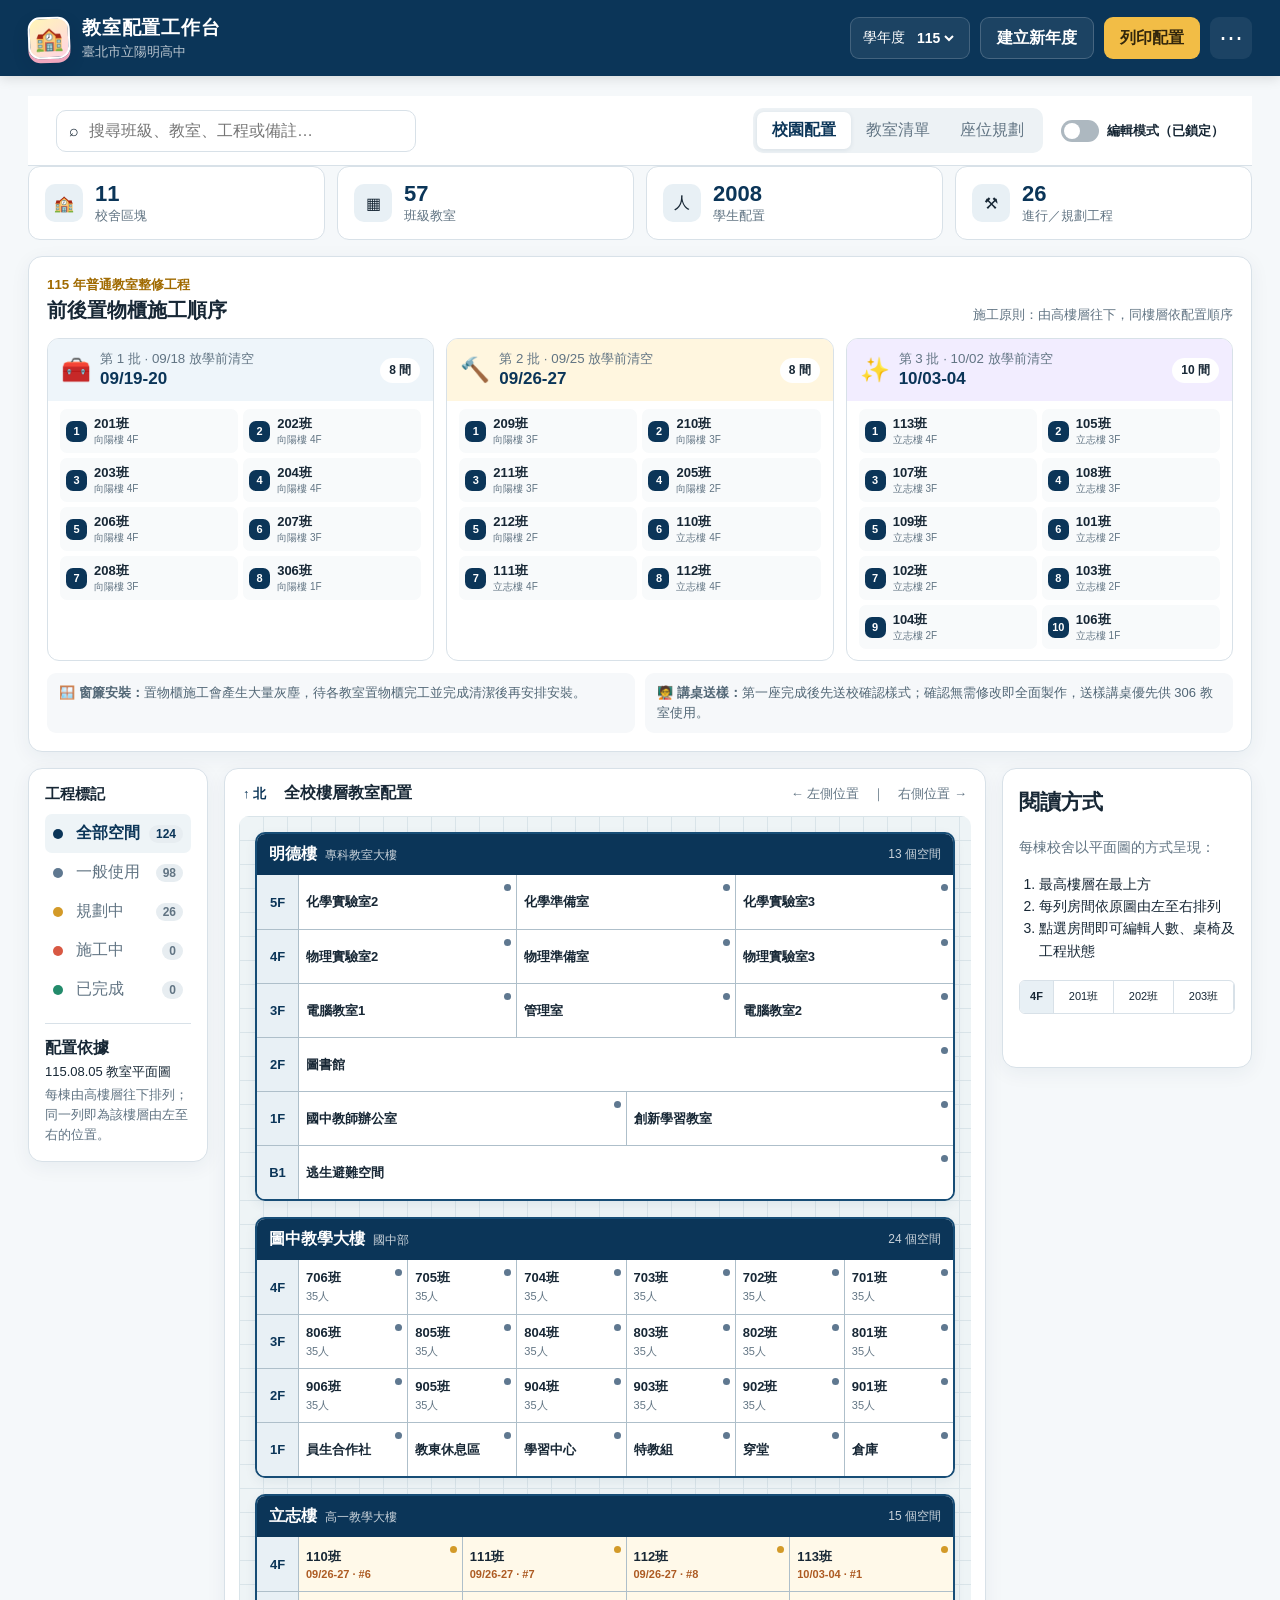
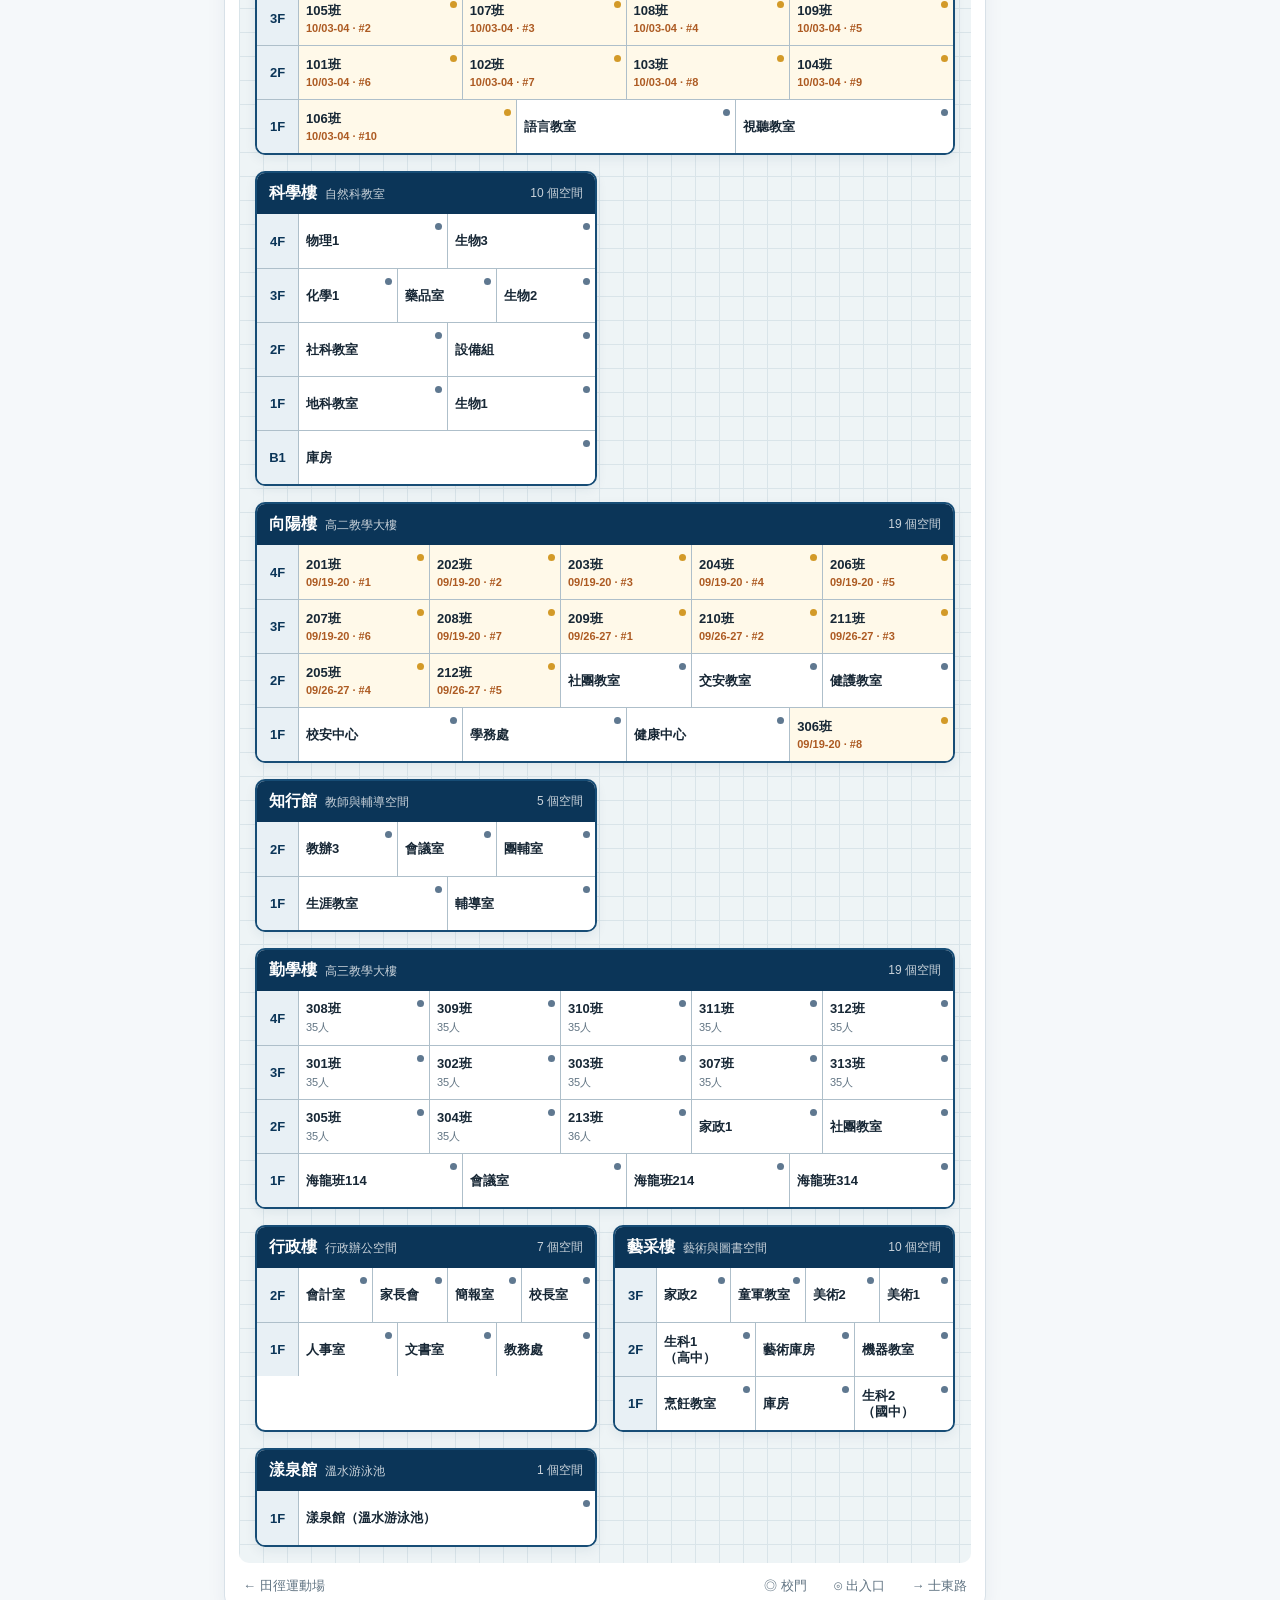
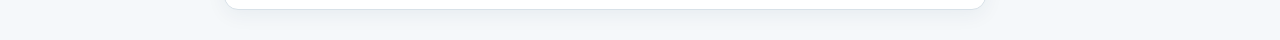
==== commit 10bd3794: "Protect classroom map editing" ====
--- a/classroom-map/index.html
+++ b/classroom-map/index.html
@@ -32,7 +32,7 @@
         <button data-view="rooms">教室清單</button>
         <button data-view="seats">座位規劃</button>
       </div>
-      <label class="toggle"><input id="editToggle" type="checkbox" checked /><span></span>編輯模式</label>
+      <label class="toggle"><input id="editToggle" type="checkbox" /><span></span><b id="editLabel">編輯模式（已鎖定）</b></label>
     </section>
 
     <section id="campusView" class="view active">
@@ -88,6 +88,16 @@
   <dialog id="yearDialog">
     <form id="yearForm" method="dialog"><div class="dialog-head"><div><small>年度版本</small><h2>建立新學年度</h2></div><button type="button" class="close" data-close-year>×</button></div><label>學年度<input id="newYearName" required placeholder="例如：116" /></label><label class="check-row"><input id="copyYear" type="checkbox" checked />複製目前年度的配置再調整</label><div class="dialog-actions"><span></span><span></span><button type="button" class="button secondary" data-close-year>取消</button><button type="submit" class="button primary">建立年度</button></div></form>
   </dialog>
+  <dialog id="passwordDialog" class="password-dialog">
+    <form id="passwordForm" method="dialog">
+      <div class="password-badge" aria-hidden="true">🔐</div>
+      <h2>開啟編輯模式</h2>
+      <p>輸入管理密碼後，才能修改教室、年度、座位與工程資料。</p>
+      <label>管理密碼<input id="editPassword" type="password" autocomplete="current-password" required /></label>
+      <p id="passwordError" class="password-error" role="alert"></p>
+      <div class="dialog-actions password-actions"><span></span><span></span><button type="button" id="cancelPassword" class="button secondary">取消</button><button type="submit" class="button primary">解鎖編輯</button></div>
+    </form>
+  </dialog>
   <div id="toast" class="toast" role="status"></div>
   <script src="app.js"></script>
 </body>
--- a/classroom-map/styles.css
+++ b/classroom-map/styles.css
@@ -3,3 +3,4 @@
 .construction-schedule{background:#fff;border:1px solid var(--line);border-radius:14px;padding:18px;margin-bottom:16px;box-shadow:0 5px 20px rgba(24,55,78,.06)}.schedule-heading{display:flex;justify-content:space-between;align-items:end;gap:16px;margin-bottom:14px}.schedule-heading small{color:#a06a00;font-weight:800}.schedule-heading h2{margin:3px 0 0;font-size:20px}.schedule-heading>span{color:var(--muted);font-size:13px}.schedule-board{display:grid;grid-template-columns:repeat(3,1fr);gap:12px}.schedule-card{border:1px solid var(--line);border-radius:12px;overflow:hidden}.schedule-card>header{display:flex;align-items:center;gap:9px;padding:11px 13px;background:#eef5fa}.schedule-card>header>span{font-size:24px}.schedule-card>header small{display:block;color:var(--muted)}.schedule-card h3{margin:1px 0;font-size:17px;color:var(--navy)}.schedule-card>header>b{margin-left:auto;background:#fff;border-radius:20px;padding:4px 9px;font-size:12px}.schedule-card ol{list-style:none;padding:8px 12px 11px;margin:0;display:grid;grid-template-columns:1fr 1fr;gap:5px}.schedule-card li{display:flex;align-items:center;gap:7px;padding:6px;background:#f8fafb;border-radius:7px}.schedule-card li em{display:grid;place-items:center;width:21px;height:21px;border-radius:7px;background:var(--navy);color:#fff;font-size:11px;font-style:normal;font-weight:800}.schedule-card li span{display:flex;flex-direction:column}.schedule-card li strong{font-size:13px}.schedule-card li small{font-size:10px;color:var(--muted)}.batch-2>header{background:#fff6df}.batch-3>header{background:#f2edff}.schedule-notes{display:grid;grid-template-columns:1fr 1fr;gap:10px;margin-top:12px}.schedule-notes p{margin:0;padding:10px 12px;background:#f6f8fa;border-radius:9px;color:#526776;font-size:13px;line-height:1.55}.work-date{color:#ad5b23!important;font-weight:800}@media(max-width:950px){.schedule-board{grid-template-columns:1fr}.schedule-card ol{grid-template-columns:repeat(4,1fr)}}@media(max-width:760px){.schedule-heading{align-items:flex-start;flex-direction:column}.schedule-card ol{grid-template-columns:1fr 1fr}.schedule-notes{grid-template-columns:1fr}}@media print{.construction-schedule{box-shadow:none;padding:8px;margin-bottom:7px}.schedule-heading{margin-bottom:5px}.schedule-board{grid-template-columns:repeat(3,1fr);gap:5px}.schedule-card>header{padding:4px 6px}.schedule-card ol{grid-template-columns:1fr 1fr;padding:4px;gap:2px}.schedule-card li{padding:2px}.schedule-notes{display:none}}
 .campus-map{position:static;min-height:0;padding:16px;display:grid;grid-template-columns:repeat(2,minmax(0,1fr));gap:16px;background-size:24px 24px;overflow:visible}.campus-map:after{display:none}.floor-building{position:static;background:#fff;border:2px solid var(--navy2);border-radius:10px;padding:0;overflow:hidden;box-shadow:0 4px 12px #13395512}.floor-building.filtered{opacity:.22}.floor-building>header{display:flex;justify-content:space-between;align-items:center;padding:10px 12px;background:var(--navy);color:#fff}.floor-building>header div{display:flex;align-items:baseline;gap:8px}.floor-building>header strong{font-size:16px}.floor-building>header span,.floor-building>header small{font-size:12px;opacity:.78}.floor-stack{display:flex;flex-direction:column}.floor-row{display:grid;grid-template-columns:42px minmax(0,1fr);min-height:54px;border-top:1px solid #aebfca}.floor-row:first-child{border-top:0}.floor-row>b{display:grid;place-items:center;background:#e8f0f5;color:var(--navy);font-size:13px;border-right:1px solid #aebfca}.floor-rooms{display:flex;min-width:0}.plan-room{position:relative;flex:1;min-width:0;min-height:53px;padding:7px 16px 7px 7px;border:0;border-right:1px solid #aebfca;background:#fff;color:var(--ink);font:inherit;cursor:pointer;display:flex;flex-direction:column;justify-content:center;align-items:flex-start}.plan-room:last-child{border-right:0}.plan-room:hover{background:#eaf4f9;box-shadow:inset 0 0 0 2px var(--gold)}.plan-room strong{font-size:13px;line-height:1.25;text-align:left;word-break:keep-all}.plan-room small{font-size:11px;color:var(--muted);margin-top:3px}.plan-room .status-pin{position:absolute;right:5px;top:5px;width:7px;height:7px}.plan-room.planned{background:#fff9e9}.plan-room.working{background:#fff0ed}.plan-room.done{background:#edf8f4}.plan-room.dimmed{opacity:.15}.empty-floor{padding:15px;color:var(--muted);font-size:12px}.fb-mingde,.fb-junior,.fb-senior1,.fb-senior2,.fb-senior3{grid-column:span 2}.floor-guide{font-size:14px;line-height:1.6}.floor-guide h2{margin-top:0}.floor-guide p{color:var(--muted)}.floor-guide ol{padding-left:20px}.guide-sample{display:grid;grid-template-columns:34px repeat(3,1fr);margin-top:18px;border:1px solid var(--line);border-radius:6px;overflow:hidden}.guide-sample>*{padding:7px 4px;border-right:1px solid var(--line);font-size:11px;text-align:center}.guide-sample b{background:#e8f0f5}.map-footer{padding-top:14px}.workspace{grid-template-columns:180px minmax(720px,1fr) 250px}.map-shell{overflow:auto}@media(max-width:1250px){.workspace{grid-template-columns:170px minmax(680px,1fr)}.floor-guide{grid-column:1/-1}}@media(max-width:760px){.campus-map{min-width:760px;display:block}.floor-building{margin-bottom:14px}.map-shell{overflow-x:auto}.floor-guide{display:none}.plan-room strong{font-size:12px}}@media print{.campus-map{display:grid;grid-template-columns:repeat(2,1fr);padding:6px;gap:7px}.floor-building{break-inside:avoid;box-shadow:none}.floor-building>header{padding:5px 8px}.floor-row{min-height:31px}.plan-room{min-height:30px;padding:3px 10px 3px 4px}.plan-room strong{font-size:9px}.plan-room small{font-size:8px}.fb-mingde,.fb-junior,.fb-senior1,.fb-senior2,.fb-senior3{grid-column:span 1}.summary-row{display:none}.map-footer{padding-top:4px}}
 .cute-school{background:linear-gradient(145deg,#fff6b7,#ffd3e4);border-color:#fff;color:#fff;font-size:23px;box-shadow:0 4px 0 #f1a6bd,0 7px 16px #061e342d;transform:rotate(-2deg)}
+.password-dialog{width:min(430px,92vw);text-align:center}.password-dialog form{padding:28px}.password-badge{width:62px;height:62px;margin:0 auto 12px;display:grid;place-items:center;border-radius:20px;background:linear-gradient(145deg,#fff4ad,#ffd0e1);box-shadow:0 5px 0 #eba8bd;font-size:30px}.password-dialog h2{margin:8px 0}.password-dialog>form>p{color:var(--muted);line-height:1.55}.password-dialog label{display:flex;flex-direction:column;gap:7px;text-align:left;font-size:13px;font-weight:800;margin-top:18px}.password-dialog input{height:46px;border:2px solid var(--line);border-radius:10px;padding:0 12px;font:inherit}.password-dialog input:focus{outline:3px solid #f2bd4650;border-color:var(--gold)}.password-error{min-height:20px;color:#b63e32!important;font-size:13px}.password-actions{margin-top:8px}.button:disabled,input:disabled{opacity:.48;cursor:not-allowed}.toggle b{font-size:13px}
